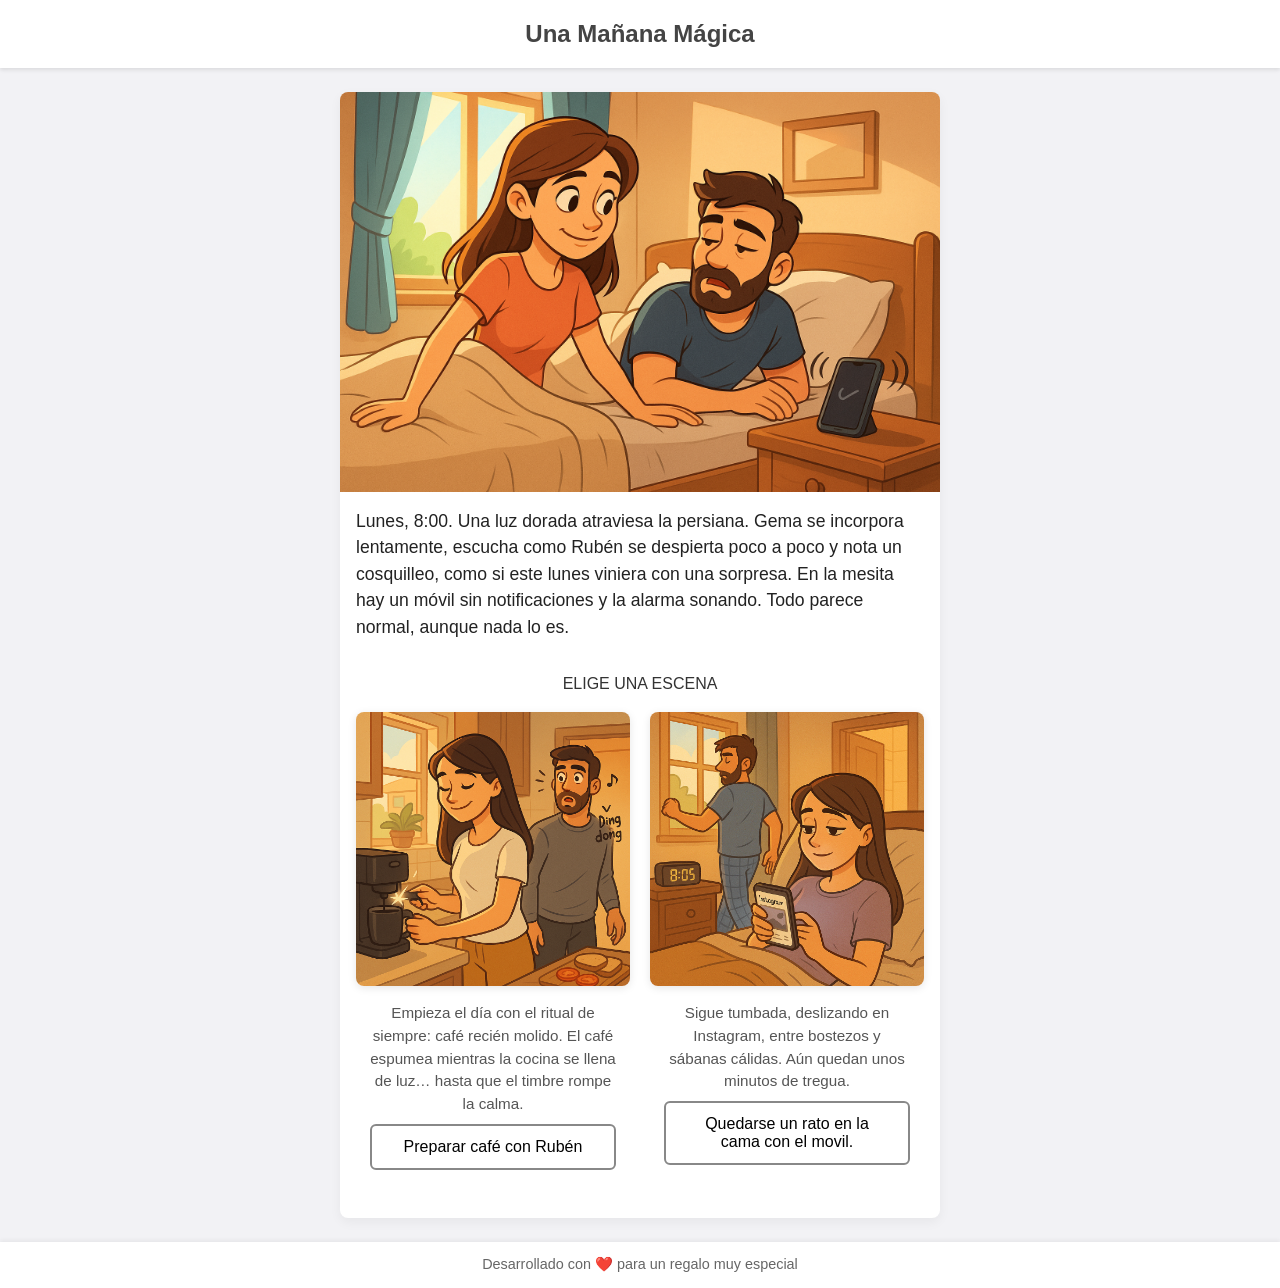
==== index.html @ 9aa26fe9 "priemra version" ====
<!DOCTYPE html>
<html lang="es">
<head>
  <meta charset="UTF-8" />
  <meta name="viewport" content="width=device-width, initial-scale=1.0"/>
  <title>Mini-novela Interactiva</title>
  <link rel="stylesheet" href="css/styles.css" />
</head>
<body>
  <header>
    <h1>Una Mañana Mágica</h1>
  </header>

  <main id="scene" role="main">
    <div id="image-container">
      <img id="scene-img" src="" alt="Viñeta" />
    </div>
    <article id="text-container">
      <p id="scene-text"></p>
    </article>
    <p>ELIGE UNA ESCENA</p>
    <nav id="choices" aria-label="Opciones"></nav>
  </main>

  <footer>
    <p>Desarrollado con ❤️ para un regalo muy especial</p>
  </footer>

  <script type="module" src="js/app.js"></script>
</body>
</html>
---- css/styles.css ----
/* Reset básico */
* {
    margin: 0;
    padding: 0;
    box-sizing: border-box;
  }
  
  /* Tipografía y colores */
  body {
    font-family: 'Segoe UI', Tahoma, sans-serif;
    line-height: 1.5;
    background: #f2f2f5;
    color: #333;
    display: flex;
    flex-direction: column;
    min-height: 100vh;
  }
  
  /* Encabezado */
  header {
    background: #fff;
    padding: 1rem;
    box-shadow: 0 2px 4px rgba(0,0,0,0.1);
    text-align: center;
  }
  header h1 {
    font-size: 1.5rem;
    color: #444;
  }
  
  /* Contenedor principal */
  main#scene {
    flex: 1;
    max-width: 600px;
    margin: 1.5rem auto;
    background: #fff;
    border-radius: 8px;
    box-shadow: 0 4px 12px rgba(0,0,0,0.05);
    overflow: hidden;
    display: flex;
    flex-direction: column;
    align-items: center;
  }
  
  /* Imagen de la escena */
  #image-container {
    width: 100%;
    background: #000; /* placeholder */
  }
  #scene-img {
    width: 100%;
    height: auto;
    display: block;
  }
  
  /* Texto de la escena */
  #text-container {
    padding: 1rem;
  }
  #scene-text {
    font-size: 1.1rem;
    color: #222;
    margin-bottom: 1rem;
  }
  
  /* Zona de opciones */
  nav#choices {
    width: 100%;
    padding: 1rem;
    display: flex;
    flex-direction: row;
    align-items: stretch;
    justify-content: space-between;
    gap: 20px;

  }
  .choice-btn {
    background: #fff;
    border: 2px solid #888;
    border-radius: 6px;
    padding: 0.75rem;
    margin: 0.5rem 0;
    font-size: 1rem;
    cursor: pointer;
    transition: 0.2s, border-color 0.2s;
  }
  .choice-btn:hover {
    background: #e8f0fe;
    border-color: #4b7bec;
  }
  .choice-btn:active {
    background: #d0d9f9;
  }
  
  /* Pie de página */
  footer {
    background: #fff;
    text-align: center;
    padding: 0.75rem;
    font-size: 0.9rem;
    color: #666;
    box-shadow: 0 -2px 4px rgba(0,0,0,0.05);
  }
  
  /* Responsive */
  @media (max-width: 480px) {
    header h1 {
      font-size: 1.25rem;
    }
    #scene-text {
      font-size: 1rem;
    }
    .choice-btn {
      font-size: 0.95rem;
      padding: 0.65rem;
    }
  }
  
  .choice-row {
    display: flex;
    flex-direction: column;
    align-items: center;
    margin-bottom: 1.5rem;
    width: 100%;
  }
  
  .choice-img {
    width: 100%;
    max-width: 500px;
    border-radius: 8px;
    box-shadow: 0 2px 8px rgba(0,0,0,0.1);
    margin-bottom: 0.5rem;
  }
  
  .choice-btn {
    background: #fff;
    border: 2px solid #888;
    border-radius: 6px;
    padding: 0.75rem 1.5rem;
    font-size: 1rem;
    cursor: pointer;
    transition:  0.2s, border-color 0.2s;
    width: 90%;
    max-width: 300px;
  }
  
  .choice-btn:hover {
    background: #e8f0fe;
    border-color: #4b7bec;
  }
  
  .choice-btn:active {
    background: #d0d9f9;
  }
  
  .choice-desc {
    font-size: 0.95rem;
    color: #555;
    text-align: center;
    margin-top: 0.5rem;
    max-width: 90%;
  }
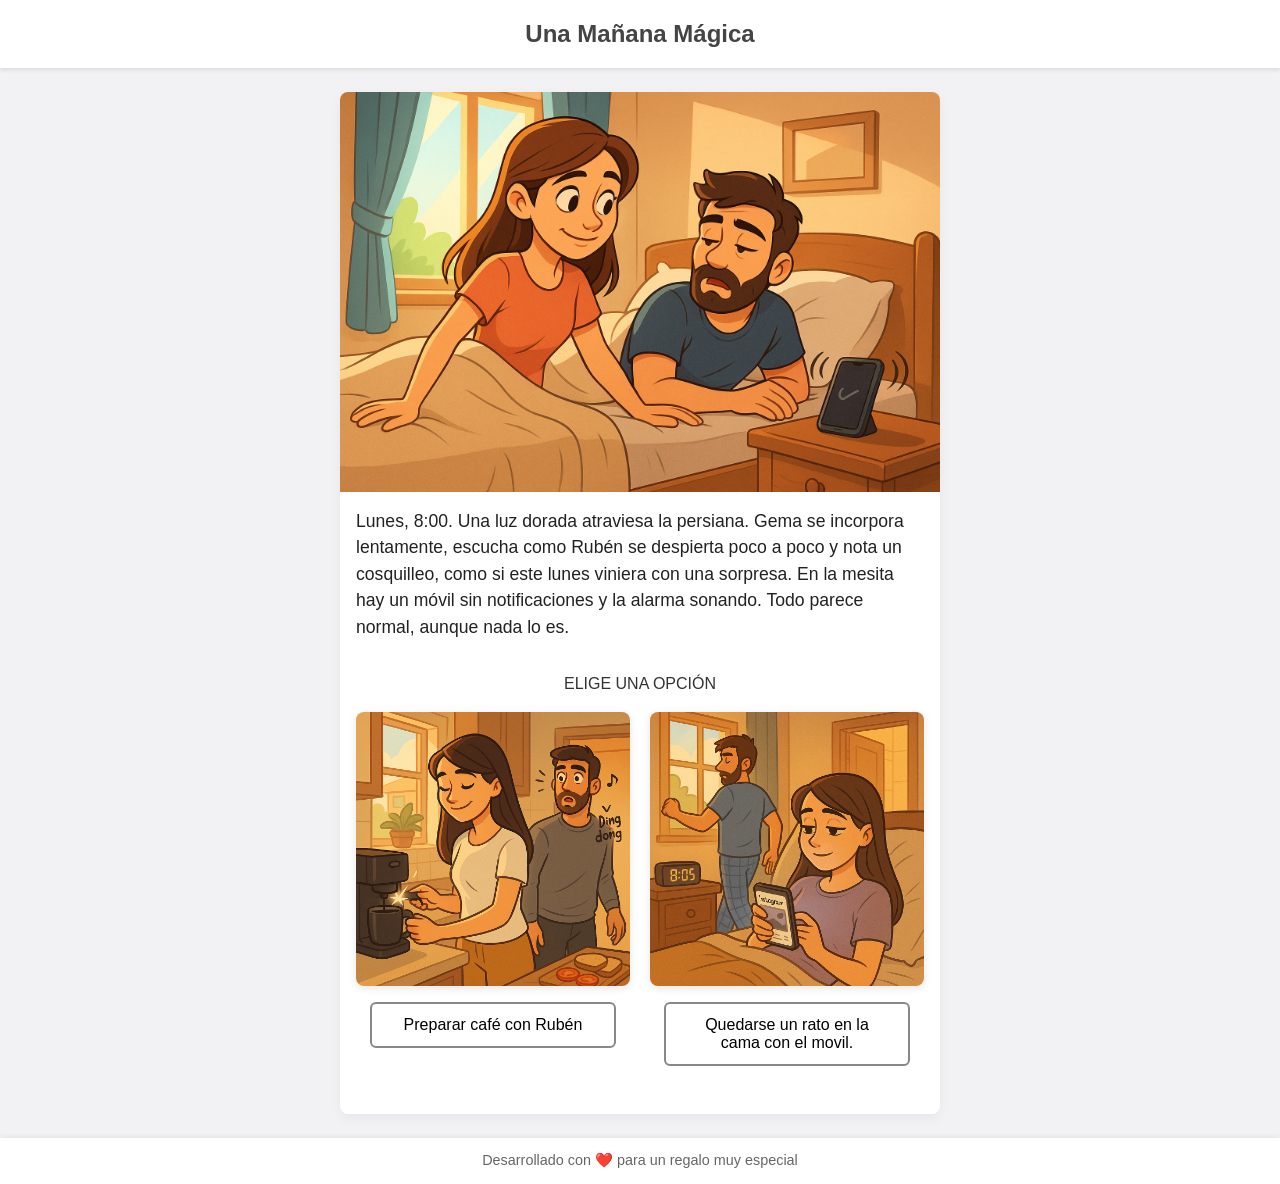
==== commit 0dbe55bb: "final version" ====
--- a/index.html
+++ b/index.html
@@ -18,7 +18,8 @@
     <article id="text-container">
       <p id="scene-text"></p>
     </article>
-    <p>ELIGE UNA ESCENA</p>
+    <!-- Aquí mostramos el prompt dinámico -->
+    <p id="prompt-text" class="prompt"></p>
     <nav id="choices" aria-label="Opciones"></nav>
   </main>
 
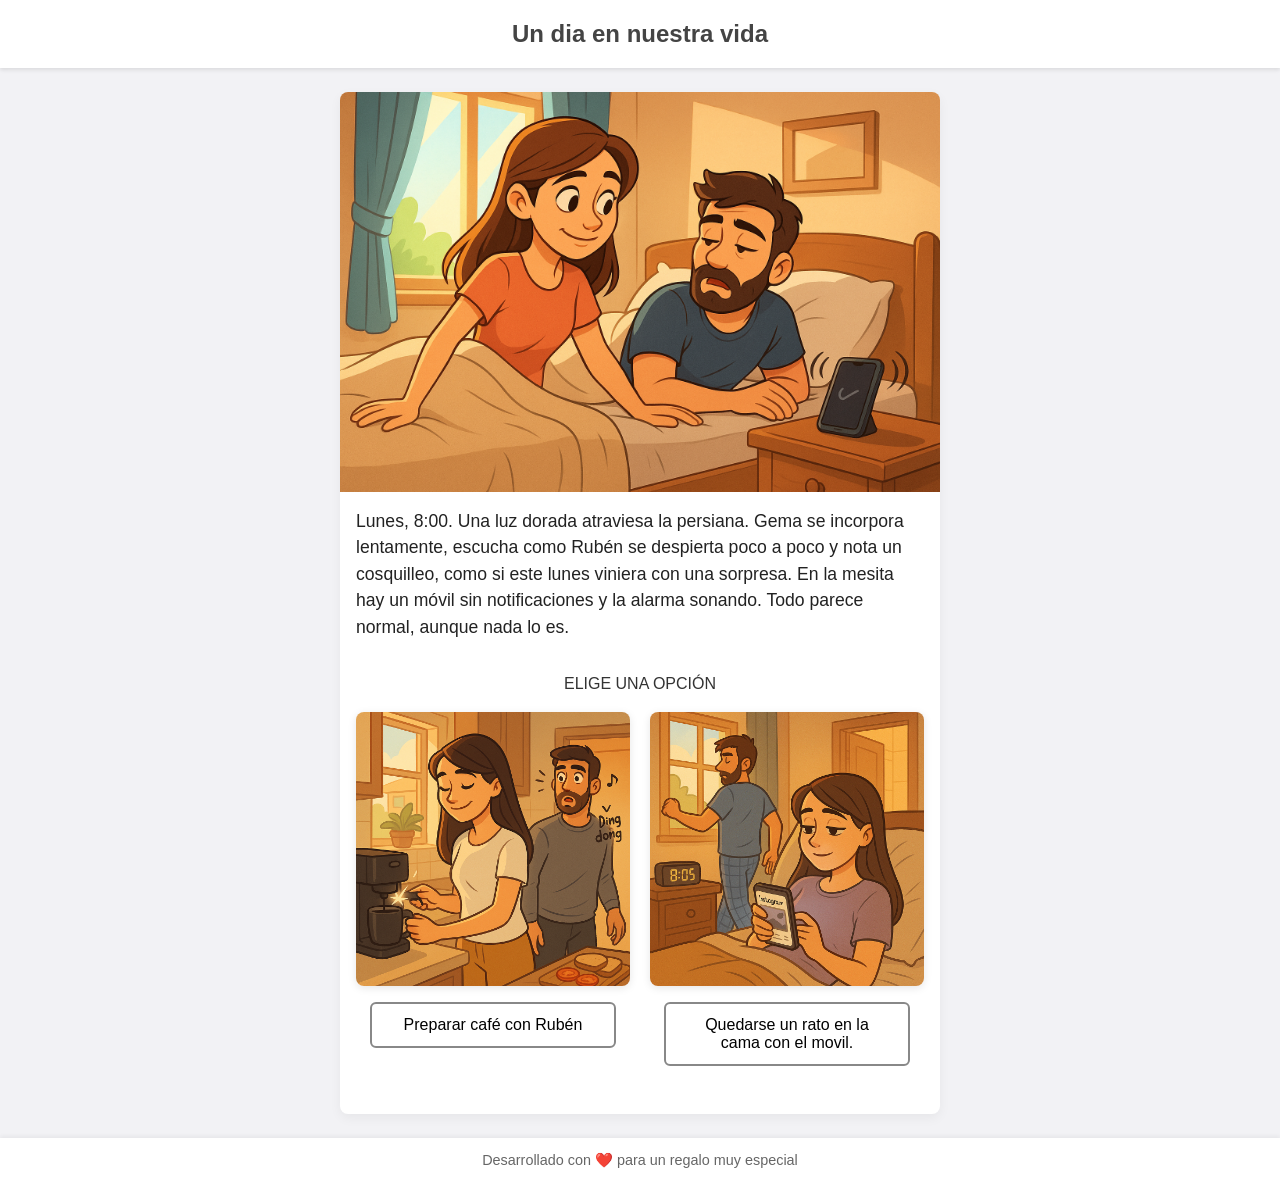
==== commit bb208706: "Update index.html cambio h1 index" ====
--- a/index.html
+++ b/index.html
@@ -1,4 +1,4 @@
-<!DOCTYPE html>
+ <!DOCTYPE html>
 <html lang="es">
 <head>
   <meta charset="UTF-8" />
@@ -8,7 +8,7 @@
 </head>
 <body>
   <header>
-    <h1>Una Mañana Mágica</h1>
+    <h1>Un dia en nuestra vida</h1>
   </header>
 
   <main id="scene" role="main">
--- a/css/styles.css
+++ b/css/styles.css
@@ -160,4 +160,14 @@
     margin-top: 0.5rem;
     max-width: 90%;
   }
-  +  
+  .start-btn { 
+    background:#fff; border:2px solid #4b7bec; color:#4b7bec; 
+    padding:0.75rem 1.5rem; font-size:1rem; border-radius:6px; cursor:pointer;
+    transition:background 0.2s, color 0.2s;
+  }
+  .start-btn:hover { background:#4b7bec; color:#fff; }
+
+  .start-text{
+    margin: 25px;
+  }
